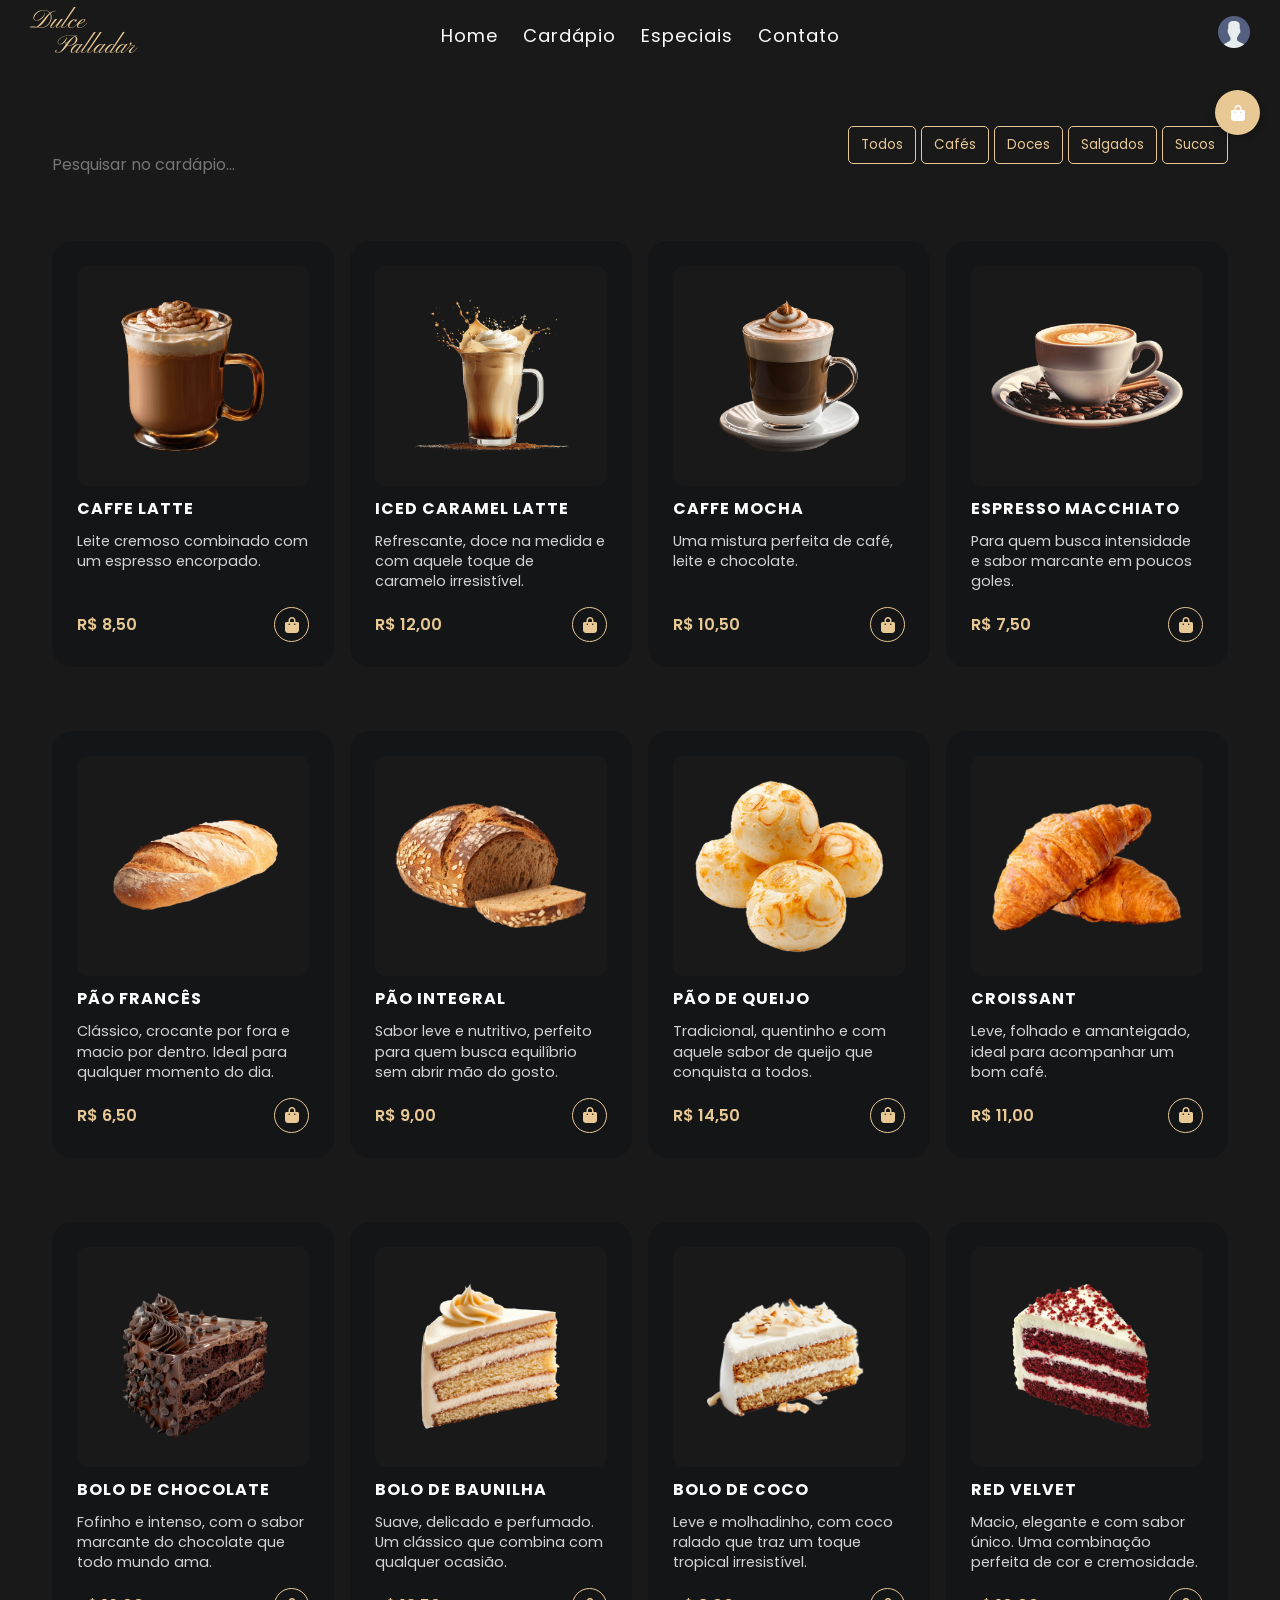
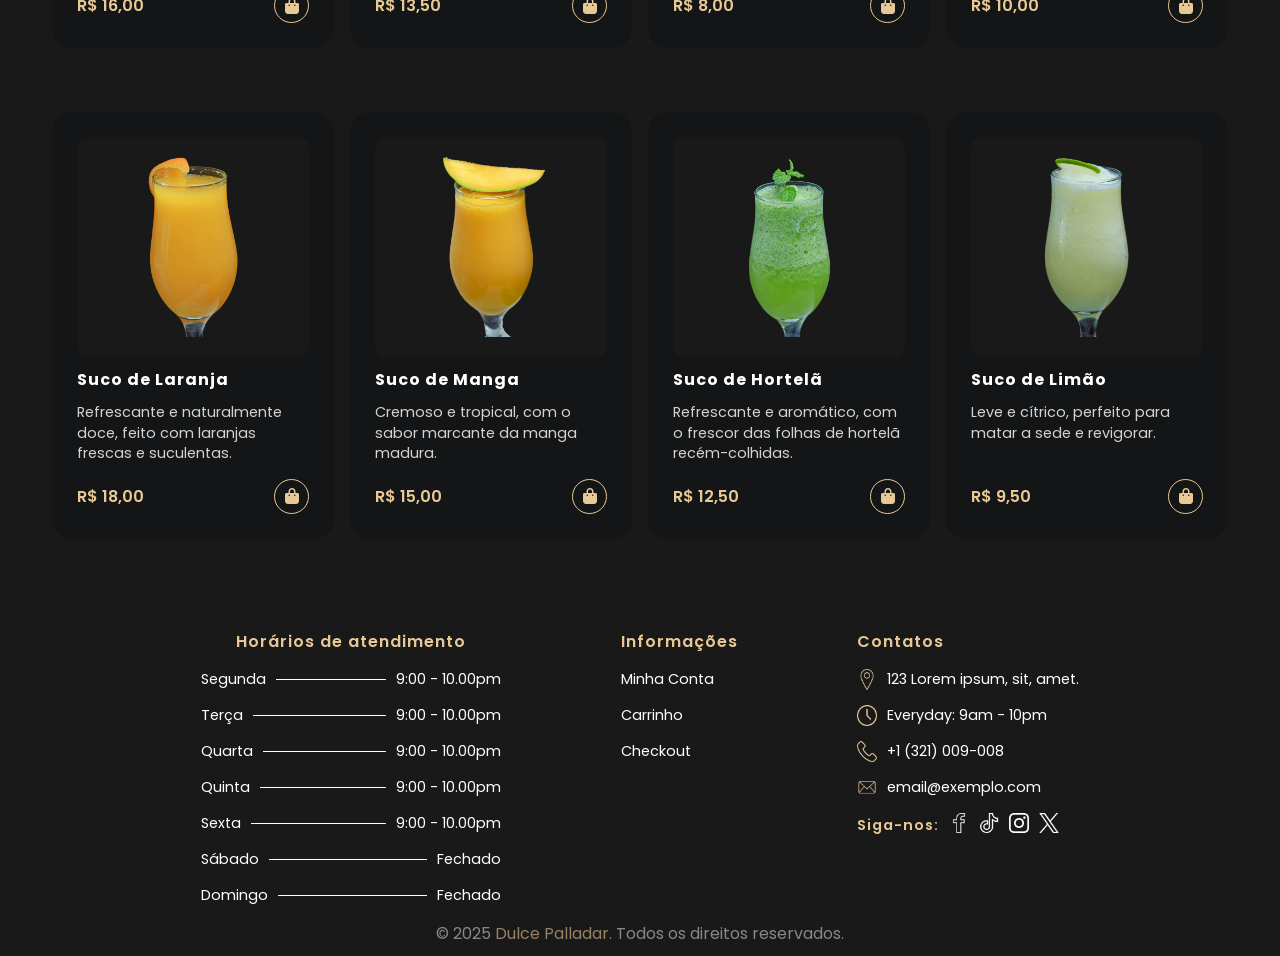
==== html/cardapio.html @ 9bc7b3aa "feat: versão inicial do projeto" ====
<!DOCTYPE html>
<html lang="pt-br">

<head>
  <meta charset="UTF-8">
  <meta name="viewport" content="width=device-width, initial-scale=1.0">
  <title>Dulce Palladar | Cardápio</title>
  <link rel="stylesheet" href="../css/cardapio.css">
  <link rel="stylesheet" href="../css/home.css">
  <link rel="shortcut icon" href="../assets/img/coffee-logo.png" type="image/x-icon">
  <link rel="stylesheet" href="https://cdnjs.cloudflare.com/ajax/libs/font-awesome/6.5.0/css/all.min.css">
</head>

<body>

    <section class="section-header" id="header">

        <div class="bg-section">

            <nav class="navbar">

                <a class="logo" href="#header">Dulce <br> <span>Palladar</span></a>

                <ul class="menu">

                    <li>
                        <a href="index.html">Home</a>
                    </li>

                    <li>
                        <a href="cardapio.html">Cardápio</a>
                    </li>

                    <li>
                        <a href="#especiais">Especiais</a>
                    </li>

                    <li>
                        <a href="#footer">Contato</a>
                    </li>

                </ul>

                <div class="user">

                    <a href="../login/form.html" aria-label="Entrar ou acessar cadastro"><img src="../assets/img/user.png" alt="icone de usuário"></a>

                    <button class="icon-menu-mobile" onclick="abrirMenu()">
                        <img src="../assets/img/menu.png" alt="">
                    </button>

                </div>

                <div class="box-menu-mobile">

                    <button class="fecharmenu" onclick="fecharMenu()">
                        <img src="../assets/img/close.png" alt="">
                    </button>

                    <ul class="menu-mobile">

                        <li>
                            <a href="index.html">Home</a>
                        </li>

                        <li>
                            <a class="active" href="cardapio.html">Cardápio</a>
                        </li>

                        <li>
                            <a href="../login/form.html">Cadastro</a>
                        </li>

                        <li>
                            <a href="#footer">Contato</a>
                        </li>
                        
                     

                        </div>

                   

                    </ul>


                </div>

            </nav>

            <!-- Botão flutuante do carrinho -->
            <div class="floating-cart-button" onclick="abrirCarrinho()">

                <i class="fas fa-bag-shopping"></i>

            </div>

            <!-- Sidebar do carrinho -->
            <div class="sidebar-cart" id="sidebarCart">

                <button class="close-cart" onclick="fecharCarrinho()">×</button>

                <h2>Seu Carrinho</h2>

                <div class="cart-content">

                    <p>Carrinho vazio...</p>

                </div>

            </div>

  <section class="section-especial-itens">
    <div class="pesquisa-filtro">
      <input type="text" class="pesquisa" id="searchInput" placeholder="Pesquisar no cardápio...">
      <div class="filtro" id="filterButtons">
        <button data-category="todos">Todos</button>
        <button data-category="cafes">Cafés</button>
        <button data-category="doces">Doces</button>
        <button data-category="salgados">Salgados</button>
        <button data-category="sucos">Sucos</button>
      </div>
    </div>
    <div class="box-itens-especiais" id="especiais">

      <div class="cards">

        <div class="box-img-card">
          <img src="../assets/img/9.png" alt="">
        </div>

        <div class="text-card">

          <h6>CAFFE LATTE</h6>

          <p>Leite cremoso combinado com um espresso encorpado.</p>

          <div class="valor-btn">

            <p>R$ 0,00</p>

            <div class="box-btn-cart">
              <i class="fas fa-bag-shopping"></i>
            </div>

          </div>

        </div>

      </div>

      <div class="cards">

        <div class="box-img-card">
          <img src="../assets/img/10.png" alt="">
        </div>

        <div class="text-card">

          <h6>ICED CARAMEL LATTE</h6>

          <p>Refrescante, doce na medida e com aquele toque de caramelo irresistível.</p>

          <div class="valor-btn">

            <p>R$ 0,00</p>

            <div class="box-btn-cart">
              <i class="fas fa-bag-shopping"></i>
            </div>

          </div>

        </div>

      </div>

      <div class="cards">

        <div class="box-img-card">
          <img src="../assets/img/11.png" alt="">
        </div>

        <div class="text-card">

          <h6>CAFFE MOCHA</h6>

          <p>Uma mistura perfeita de café, leite e chocolate.</p>

          <div class="valor-btn">

            <p>R$ 0,00</p>

            <div class="box-btn-cart">
              <i class="fas fa-bag-shopping"></i>
            </div>

          </div>

        </div>

      </div>

      <div class="cards">

        <div class="box-img-card">
          <img src="../assets/img/12.png" alt="">
        </div>

        <div class="text-card">

          <h6>ESPRESSO MACCHIATO</h6>

          <p>Para quem busca intensidade e sabor marcante em poucos goles.</p>

          <div class="valor-btn">

            <p>R$ 0,00</p>

            <div class="box-btn-cart">
              <i class="fas fa-bag-shopping"></i>
            </div>

          </div>

        </div>

      </div>

    </div>
    <div class="box-itens-especiais" id="especiais">

      <div class="cards">

        <div class="box-img-card">
          <img src="../assets/img/pao-frances.png" alt="">
        </div>

        <div class="text-card">

          <h6>PÃO FRANCÊS</h6>

          <p>Clássico, crocante por fora e macio por dentro. Ideal para qualquer momento do dia.</p>

          <div class="valor-btn">

            <p>R$ 0,00</p>

            <div class="box-btn-cart">
              <i class="fas fa-bag-shopping"></i>
            </div>

          </div>

        </div>

      </div>

      <div class="cards">

        <div class="box-img-card">
          <img src="../assets/img/pao-integral.png" alt="">
        </div>

        <div class="text-card">

          <h6>PÃO INTEGRAL</h6>

          <p>Sabor leve e nutritivo, perfeito para quem busca equilíbrio sem abrir mão do gosto.</p>

          <div class="valor-btn">

            <p>R$ 0,00</p>

            <div class="box-btn-cart">
              <i class="fas fa-bag-shopping"></i>
            </div>

          </div>

        </div>

      </div>

      <div class="cards">

        <div class="box-img-card">
          <img src="../assets/img/pao-queijo.png" alt="">
        </div>

        <div class="text-card">

          <h6>PÃO DE QUEIJO</h6>

          <p>Tradicional, quentinho e com aquele sabor de queijo que conquista a todos.</p>

          <div class="valor-btn">

            <p>R$ 0,00</p>

            <div class="box-btn-cart">
              <i class="fas fa-bag-shopping"></i>
            </div>

          </div>

        </div>

      </div>

      <div class="cards">

        <div class="box-img-card">
          <img src="../assets/img/pao-croissant.png" alt="">
        </div>

        <div class="text-card">

          <h6>CROISSANT</h6>

          <p>Leve, folhado e amanteigado, ideal para acompanhar um bom café.</p>

          <div class="valor-btn">

            <p>R$ 0,00</p>

            <div class="box-btn-cart">
              <i class="fas fa-bag-shopping"></i>
            </div>

          </div>

        </div>

      </div>

    </div>
    <div class="box-itens-especiais" id="especiais">

      <div class="cards">

        <div class="box-img-card">
          <img src="../assets/img/bolo-choco.png" alt="">
        </div>

        <div class="text-card">

          <h6>BOLO DE CHOCOLATE</h6>

          <p>Fofinho e intenso, com o sabor marcante do chocolate que todo mundo ama.</p>

          <div class="valor-btn">

            <p>R$ 0,00</p>

            <div class="box-btn-cart">
              <i class="fas fa-bag-shopping"></i>
            </div>

          </div>

        </div>

      </div>

      <div class="cards">

        <div class="box-img-card">
          <img src="../assets/img/bolo-baunilha.png" alt="">
        </div>

        <div class="text-card">

          <h6>BOLO DE BAUNILHA</h6>

          <p>Suave, delicado e perfumado. Um clássico que combina com qualquer ocasião.</p>

          <div class="valor-btn">

            <p>R$ 0,00</p>

            <div class="box-btn-cart">
              <i class="fas fa-bag-shopping"></i>
            </div>

          </div>

        </div>

      </div>

      <div class="cards">

        <div class="box-img-card">
          <img src="../assets/img/bolo-coco.png" alt="">
        </div>

        <div class="text-card">

          <h6>BOLO DE COCO</h6>

          <p>Leve e molhadinho, com coco ralado que traz um toque tropical irresistível.</p>

          <div class="valor-btn">

            <p>R$ 0,00</p>

            <div class="box-btn-cart">
              <i class="fas fa-bag-shopping"></i>
            </div>

          </div>

        </div>

      </div>

      <div class="cards">

        <div class="box-img-card">
          <img src="../assets/img/bolo-red.png" alt="">
        </div>

        <div class="text-card">

          <h6>RED VELVET</h6>

          <p>Macio, elegante e com sabor único. Uma combinação perfeita de cor e cremosidade.</p>

          <div class="valor-btn">

            <p>R$ 0,00</p>

            <div class="box-btn-cart">
              <i class="fas fa-bag-shopping"></i>
            </div>

          </div>

        </div>

      </div>

    </div>
    <div class="box-itens-especiais" id="especiais">

      <div class="cards">

        <div class="box-img-card">
          <img src="../assets/img/suco-laranja.png" alt="">
        </div>

        <div class="text-card">

          <h6>Suco de Laranja</h6>

          <p>Refrescante e naturalmente doce, feito com laranjas frescas e suculentas.</p>

          <div class="valor-btn">

            <p>R$ 0,00</p>

            <div class="box-btn-cart">
              <i class="fas fa-bag-shopping"></i>
            </div>

          </div>

        </div>

      </div>

      <div class="cards">

        <div class="box-img-card">
          <img src="../assets/img/suco-manga.png" alt="">
        </div>

        <div class="text-card">

          <h6>Suco de Manga</h6>

          <p>Cremoso e tropical, com o sabor marcante da manga madura.</p>

          <div class="valor-btn">

            <p>R$ 0,00</p>

            <div class="box-btn-cart">
              <i class="fas fa-bag-shopping"></i>
            </div>

          </div>

        </div>

      </div>

      <div class="cards">

        <div class="box-img-card">
          <img src="../assets/img/suco-menta.png" alt="">
        </div>

        <div class="text-card">

          <h6>Suco de Hortelã</h6>

          <p>Refrescante e aromático, com o frescor das folhas de hortelã recém-colhidas.</p>

          <div class="valor-btn">

            <p>R$ 0,00</p>

            <div class="box-btn-cart">
              <i class="fas fa-bag-shopping"></i>
            </div>

          </div>

        </div>

      </div>

      <div class="cards">

        <div class="box-img-card">
          <img src="../assets/img/suco-limao.png" alt="">
        </div>

        <div class="text-card">

          <h6>Suco de Limão</h6>

          <p>Leve e cítrico, perfeito para matar a sede e revigorar.</p>

          <div class="valor-btn">

            <p>R$ 0,00</p>

            <div class="box-btn-cart">
              <i class="fas fa-bag-shopping"></i>
            </div>

          </div>

        </div>

      </div>

    </div>

  </section>

  <script src="../scripts.js"></script>
  <footer id="footer">

    <div class="box-horarios">

      <h6>Horários de atendimento</h6>

      <div class="horarios">

        <p>Segunda</p>

        <div class="line"></div>

        <p>9:00 - 10.00pm</p>

      </div>

      <div class="horarios">

        <p>Terça</p>

        <div class="line"></div>

        <p>9:00 - 10.00pm</p>

      </div>

      <div class="horarios">

        <p>Quarta</p>

        <div class="line"></div>

        <p>9:00 - 10.00pm</p>

      </div>

      <div class="horarios">

        <p>Quinta</p>

        <div class="line"></div>

        <p>9:00 - 10.00pm</p>

      </div>

      <div class="horarios">

        <p>Sexta</p>

        <div class="line"></div>

        <p>9:00 - 10.00pm</p>

      </div>

      <div class="horarios">

        <p>Sábado</p>

        <div class="line"></div>

        <p>Fechado</p>

      </div>

      <div class="horarios">

        <p>Domingo</p>

        <div class="line"></div>

        <p>Fechado</p>

      </div>

    </div>

    <div class="informacoes">

      <h5>Informações</h5>

      <a href="#">Minha Conta</a>
      <a href="#">Carrinho</a>
      <a href="#">Checkout</a>

    </div>

    <div class="box-contato">

      <h5>Contatos</h5>

      <div class="contato">

        <img src="../assets/img/place-localizer.png" alt="">
        <p>123 Lorem ipsum, sit, amet.</p>

      </div>

      <div class="contato">

        <img src="../assets/img/clock.png" alt="">
        <p>Everyday: 9am - 10pm</p>

      </div>

      <div class="contato">

        <img src="../assets/img/telephone.png" alt="">
        <a href="#">+1 (321) 009-008</a>

      </div>

      <div class="contato">

        <img src="../assets/img/email.png" alt="">
        <a href="#">email@exemplo.com</a>

      </div>

      <div class="social">

        <p>Siga-nos:</p>

        <a href="#">
          <img src="../assets/img/facebook.png" alt="">
        </a>

        <a href="#">
          <img src="../assets/img/tik-tok.png" alt="">
        </a>

        <a href="#">
          <img src="../assets/img/instagram.png" alt="">
        </a>

        <a href="#">
          <img src="../assets/img/twitter.png" alt="">
        </a>

      </div>

    </div>

    <p>&copy; 2025 <span>Dulce Palladar</span>. Todos os direitos reservados.</p>

  </footer>
</body>

</html>
---- css/cardapio.css ----
@import url("https://fonts.googleapis.com/css2?family=Poppins:wght@400;600;700&display=swap");
@import url('https://fonts.googleapis.com/css2?family=Pinyon+Script&display=swap');

* {
  margin: 0px;
  padding: 0px;
  box-sizing: border-box;
  font-family: "Poppins";
  scroll-behavior: smooth;
  transition: all 0.3s ease-in-out;
}

:root {
  --font-destaque: "Brawler", serif;
  --font-logo: "Pinyon Script", cursive;
  --cor-padrao: #fff;
  --cor-destaque: #e8c895;
  --cor-neutra: #d3d3d3;
  --cor-de-fundo: #191919;
}

body {
  background-color: #191919;
  color: #ffffff;
  padding: 2rem;
}

.logo {
  font-family: var(--font-logo);
  color: var(--cor-destaque);
  font-size: 1.6rem;
  line-height: 25px;
  position: absolute;
  left: 30px;
}

.logo>span {
  font-family: var(--font-logo);
  margin-left: 25px;
}

h1 {
  text-align: center;
}

.pesquisa-filtro {
  display: flex;
  justify-content: space-between;
  align-items: center;
  margin-bottom: 20px;
  gap: 10px;
}

.pesquisa {
  background-color: #191919;
  color: #e8c895;
  border: none;
  outline: none;
  font-size: medium;
  margin-top: 40px;
}

.filtro {
  display: flex;
  gap: 5px;
  justify-content: end;
}

.filtro button {
  background-color: #191919;
  color: #e8c895;
  border: 1px solid #e8c895;
  padding: 8px 12px;
  border-radius: 5px;
  cursor: pointer;
  transition: background-color 0.2s;
}

.filtro button:hover,
.filtro button.active {
  background-color: #e8c895;
  color: #191919;
}

.box-itens-especiais {
  display: grid;
  grid-template-columns: repeat(4, minmax(0, 1fr));
  gap: 16px;
  margin-top: 50px;
  align-items: stretch;
}

.cards[hidden] {
  display: none;
}

.cards {
  background-color: #141516;
  min-width: 0;
  min-height: 420px;
  height: auto;
  border-radius: 20px;
  padding: 25px;
  display: flex;
  flex-direction: column;
}

.box-img-card {
  display: flex;
  justify-content: center;
  align-items: center;
  width: 100%;
  height: 60%;
  padding: 20px;
  border-radius: 10px;
  background-color: #191919;
}

.box-img-card {
  flex: 0 0 220px;
  height: auto;
  overflow: hidden;
}

.box-img-card>img {
  width: 100%;
  max-height: 180px;
  object-fit: contain;
  transition: transform 0.3s ease;
}

.text-card {
  flex: 1;
  min-height: 150px;
  height: auto;
  display: flex;
  flex-direction: column;
  justify-content: space-between;
}

.text-card>h6 {
  font-size: 1rem;
  color: var(--cor-padrao);
  letter-spacing: 1px;
  margin: 10px 0px;
}

.text-card>p {
  font-size: 0.9rem;
  color: var(--cor-neutra);
  margin-bottom: 16px;
  line-height: 1.4;
  min-height: 40px;
  height: auto;
}

.valor-btn {
   display: flex;
   justify-content: space-between;
   align-items: center;
   gap: 12px;
   margin-top: auto;
   min-height: 35px;
}

.valor-btn > p {
   min-width: 0;
   white-space: nowrap;
}

.valor-btn>p {
  font-size: 1rem;
  font-weight: 600;
  color: var(--cor-destaque);
}

.box-btn-cart {
  border: 1px solid #e8c895;
  border-radius: 100%;
  width: 35px;
  height: 35px;
  padding: 8px;
  position: relative;
}

.box-btn-cart>i {
  position: absolute;
  top: 50%;
  left: 50%;
  transform: translate(-50%, -50%);
  color: var(--cor-destaque);
  cursor: pointer;
}

.box-btn-cart:hover {
  background-color: #3E160C;
  transition: 0.5s;
}

footer {
  background-color: var(--cor-de-fundo);
  padding: 50px;
  display: flex;
  justify-content: space-evenly;
  position: relative;
}

.box-horarios {
  display: flex;
  flex-direction: column;
  justify-content: center;
  align-items: center;
  gap: 15px;
  width: 300px;
}

.box-horarios>h6 {
  font-size: 1rem;
  font-weight: 600;
  color: var(--cor-destaque);
  letter-spacing: 1px;
}

.horarios {
  display: flex;
  justify-content: center;
  align-items: center;
  gap: 10px;
  width: 100%;
}

.horarios>p {
  font-size: 0.9rem;
  color: var(--cor-padrao);
  flex-shrink: 0;
}

.line {
  width: 100%;
  height: 1px;
  background-color: var(--cor-padrao);
}

.informacoes {
  display: flex;
  flex-direction: column;
  gap: 15px;
}

.informacoes>h5 {
  font-size: 1rem;
  font-weight: 600;
  color: var(--cor-destaque);
  letter-spacing: 1px;
}

.informacoes>a {
  font-size: 0.9rem;
  color: var(--cor-padrao);
  text-decoration: none;
}

.box-contato {
  display: flex;
  flex-direction: column;
  gap: 15px;
}

.box-contato>h5 {
  font-size: 1rem;
  font-weight: 600;
  color: var(--cor-destaque);
  letter-spacing: 1px;
}

.contato {
  display: flex;
  gap: 10px;
}

.contato>p,
a {
  font-size: 0.9rem;
  color: var(--cor-padrao);
  text-decoration: none;
}

.contato>a:hover {
  color: var(--cor-destaque);
}

.contato>img {
  width: 20px;
}

.social {
  display: flex;
  align-items: center;
  gap: 10px;
}

.social>p {
  font-size: 0.9rem;
  font-weight: 600;
  color: var(--cor-destaque);
  letter-spacing: 1px;
}

.social>a>img {
  width: 20px;
}

footer>p {
  font-size: 1rem;
  color: var(--cor-neutra);
  opacity: 60%;
  position: absolute;
  bottom: 10px;
}

footer>p>span {
  color: var(--cor-destaque);
}
---- css/home.css ----
@import url("https://fonts.googleapis.com/css2?family=Poppins:wght@400;600;700&display=swap");
@import url('https://fonts.googleapis.com/css2?family=Pinyon+Script&display=swap');

* {
  margin: 0px;
  padding: 0px;
  box-sizing: border-box;
  font-family: "Poppins";
  scroll-behavior: smooth;
  transition: all 0.3s ease-in-out;
}

:root {
  --font-destaque: "Brawler", serif;
  --font-logo: "Pinyon Script", cursive;
  --cor-padrao: #fff;
  --cor-destaque: #e8c895;
  --cor-neutra: #d3d3d3;
  --cor-de-fundo: #191919;
}

.btn {
  text-transform: uppercase;
  letter-spacing: 1px;
  font-weight: 600;
  color: var(--cor-de-fundo);
  background-color: var(--cor-destaque);
  border: 1px solid var(--cor-destaque);
  padding: 10px 20px;
  text-decoration: none;
  border-radius: 5px;
  transition: 0.3s ease;
}

.btn:hover {
  background-color: transparent;
  color: var(--cor-destaque);
}

/*******HEADER********/

.section-header {
  height: 100vh;
}

.navbar {
  position: fixed;
  top: 0;
  left: 0;
  width: 100%;
  height: 70px;
  display: flex;
  justify-content: center;
  align-items: center;
  z-index: 999;
  background-color: transparent;
  transition: background-color 0.3s ease, backdrop-filter 0.3s ease;
}

/* Quando rolar, ativa o fundo */
.navbar.scrolling {
  background-color: rgba(25, 25, 25, 0.9);
  backdrop-filter: blur(8px);
}

.logo {
  font-family: var(--font-logo);
  color: var(--cor-destaque);
  font-size: 1.6rem;
  line-height: 25px;
  cursor: pointer;
  position: absolute;
  left: 30px;
}

.logo > span {
  font-family: var(--font-logo);
  margin-left: 25px;
}

.menu {
  display: flex;
  list-style: none;
  gap: 25px;
}

.menu > li > a {
  text-decoration: none;
  color: var(--cor-padrao);
  font-size: 18px;
  letter-spacing: 1px;
}

.menu > li > a:hover {
  color: var(--cor-destaque);
  transition: 0.5s;
}

.menu > li > a.active {
  color: var(--cor-destaque);
}

.box-menu-mobile {
  display: none;
}

.icon-menu-mobile {
  display: none;
}

.user {
  position: absolute;
  right: 30px;
}

.user > a > img {
  width: 32px;
  height: 32px;
  object-fit: contain;
  cursor: pointer;
}

.esp-img {
  display: grid;
  grid-template-columns: repeat(2, minmax(0, 1fr));
  gap: 8px;
  align-items: center;
}

.esp-img > img {
  width: 100%;
  max-width: 200px;
  aspect-ratio: 1;
  height: auto;
  object-fit: cover;
}

.box-itens-especiais {
  grid-template-columns: repeat(4, minmax(0, 1fr));
  align-items: stretch;
}

.cards {
  min-width: 0;
  height: auto;
  min-height: 420px;
  display: flex;
  flex-direction: column;
}

.box-img-card {
  flex: 0 0 220px;
  height: auto;
  overflow: hidden;
}

.box-img-card > img {
  max-height: 180px;
  object-fit: contain;
}

.text-card {
  flex: 1;
  height: auto;
  min-height: 150px;
}

.text-card > h6,
.text-card > p {
  overflow-wrap: anywhere;
}

.form-desconto {
  display: flex;
  align-items: center;
  flex-wrap: wrap;
  gap: 10px;
}

.form-desconto > input {
  min-width: 0;
}

.vid-banner {
  position: absolute;
  width: 100%;
  height: 100%;
  object-fit: cover;
  object-position: center;
  filter: brightness(50%);
}

.text-banner {
  position: absolute;
  text-align: center;
  width: 100%;
  max-width: 600px;
  top: 45%;
  left: 50%;
  transform: translate(-50%);
  padding: 0 20px;
}

.text-banner > h1 {
  font-family: var(--font-logo);
  font-weight: 400;
  font-size: 3.5rem;
  color: var(--cor-destaque);
  margin-bottom: 15px;
  letter-spacing: 1px;
}

.text-banner > p {
  font-size: 1rem;
  letter-spacing: 0.5px;
  color: var(--cor-neutra);
  margin-bottom: 30px;
}

.text-banner > .btn-reservar-mobile-principal {
  font-size: 1rem;
}

.btn-reservar-mobile {
  display: none;
}

/* Botão flutuante fixo do carrinho */
.floating-cart-button {
   position: fixed;
   top: 90px;
   right: 20px;
  z-index: 1000;
  width: 45px;
  height: 45px;
  background-color: var(--cor-destaque);
  border-radius: 50%;
  display: flex;
  justify-content: center;
  align-items: center;
  cursor: pointer;
  box-shadow: 0 2px 8px rgba(0, 0, 0, 0.3);
}

.floating-cart-button i {
  text-align: center;
}

/* Sidebar do carrinho */
.sidebar-cart {
   position: fixed;
   top: 0;
   right: -100%;
  width: 300px;
  height: 100%;
  background-color: #141516;
  box-shadow: 2px 0 10px rgba(0, 0, 0, 0.3);
  padding: 20px;
  z-index: 1001;
  transition: left 0.3s ease;
}

.sidebar-cart.open {
   right: 0;
}

.sidebar-cart h2 {
  color: var(--cor-destaque);
  font-size: 1.6rem;
  letter-spacing: 1px;
  margin-bottom: 20px;
}

.sidebar-cart .cart-content {
  color: var(--cor-padrao);
  font-size: 1rem;
  letter-spacing: 1px;
}

.close-cart {
  position: absolute;
  top: 15px;
  right: 20px;
  background: none;
  border: none;
  font-size: 2rem;
  color: var(--cor-destaque);
  cursor: pointer;
}

/*******SERVICES********/

.services {
  width: 100%;
  height: auto;
  padding: 20px;
  background-color: var(--cor-destaque);
  display: grid;
  grid-template-columns: repeat(4, 1fr);
  gap: 50px;
}

.box-services {
  text-align: center;
}

.box-services > img {
  margin-bottom: 10px;
}

.box-services > h4 {
  font-size: 1.2rem;
  margin-bottom: 5px;
}

.box-services > p {
  font-size: 0.8rem;
  letter-spacing: 1px;
}

/*******SECTION SOBRE********/

.section-sobre {
  background-color: var(--cor-de-fundo);
  width: 100%;
  min-height: 600px;
  display: flex;
  align-items: center;
}

.box-text {
  width: 50%;
  padding: 50px;
}

.box-text > .title {
  font-family: var(--font-destaque);
  font-size: 1.3rem;
  color: var(--cor-padrao);
  text-transform: uppercase;
  margin-bottom: 10px;
}

.box-text > .title:hover {
  color: var(--cor-destaque);
  transition: 0.3s;
}

.box-text > .sub-title {
  font-size: 2rem;
  color: var(--cor-padrao);
  margin-bottom: 10px;
}

.box-text > .sub-title > span {
  color: var(--cor-destaque);
}

.box-text > p {
  margin-bottom: 10px;
  font-size: 0.9rem;
  letter-spacing: 1px;
  color: var(--cor-neutra);
}

.box-btn-leiamais {
  margin-top: 30px;
}

.btn-leia-mais {
  font-size: 1rem;
}

.box-img > img {
  height: 400px;
  border-radius: 10px;
}

/*******MENU ESPECIAL********/

.menu-especial {
  padding: 50px;
  height: 100vh;
  background-color: var(--cor-de-fundo);
}

.menu-especial-title {
  display: flex;
  flex-direction: column;
  justify-content: center;
  align-items: center;
  gap: 10px;
  margin-bottom: 30px;
}

.menu-especial-title > h5 {
  font-family: var(--font-destaque);
  font-size: 1.3rem;
  color: var(--cor-destaque);
  text-transform: uppercase;
  letter-spacing: 1px;
}

.menu-especial-title > h2 {
  font-size: 2rem;
  color: var(--cor-padrao);
  text-transform: uppercase;
}

.menu-especial-title > p {
  font-size: 1rem;
  letter-spacing: 1px;
  color: var(--cor-neutra);
  text-align: center;
  max-width: 60%;
}

.box-especialidades {
  display: flex;
  align-items: center;
}

.esp-text {
  width: 60%;
}

.esp-text > h2 {
  font-family: var(--font-destaque);
  font-size: 2rem;
  font-weight: 600;
  color: var(--cor-padrao);
  line-height: 30px;
  margin-bottom: 20px;
}

.esp-text > h2 > span {
  margin-left: 50px;
  color: var(--cor-destaque);
  text-transform: uppercase;
}

.esp-text > p {
  color: var(--cor-neutra);
  margin-bottom: 50px;
  font-size: 1rem;
  letter-spacing: 0.5px;
}

.esp-text > a {
  font-size: 1rem;
}

.esp-img {
  width: 40%;
  text-align: center;
  padding: 30px;
}

.esp-img > img {
  width: 200px;
  height: 200px;
}

.esp-img > img:hover {
  scale: 110%;
  border-radius: 10px;
  transition: 0.5s;
}

.esp-img > .img1 {
  border-top-left-radius: 10px;
}

.esp-img > .img2 {
  border-top-right-radius: 10px;
}

.esp-img > .img3 {
  border-bottom-left-radius: 10px;
}

.esp-img > .img4 {
  border-bottom-right-radius: 10px;
}

/*******ESPECIAL ITENS********/

.section-especial-itens {
  background-color: var(--cor-de-fundo);
  padding: 80px 20px 40px;
}

.especial-itens-title {
  position: relative;
  z-index: 1;
  display: flex;
  flex-direction: column;
  justify-content: center;
  align-items: center;
  gap: 10px;
  text-align: center;
}

.especial-itens-title > h5 {
  font-family: var(--font-destaque);
  font-size: 1.3rem;
  text-transform: uppercase;
  letter-spacing: 1px;
  color: var(--cor-destaque);
}

.especial-itens-title > h2 {
  margin: 0;
  font-size: 2rem;
  text-transform: uppercase;
  color: var(--cor-padrao);
}

.especial-itens-title > p {
  font-size: 1rem;
  letter-spacing: 1px;
  max-width: 60%;
  color: var(--cor-neutra);
}

.box-itens-especiais {
  display: grid;
  grid-template-columns: repeat(4, minmax(0, 1fr));
  gap: 16px;
  margin-top: 64px;
  align-items: stretch;
}

.cards {
  background-color: #141516;
  min-height: 420px;
  height: auto;
  border-radius: 20px;
  padding: 25px;
  display: flex;
  flex-direction: column;
}

.box-img-card {
  display: flex;
  justify-content: center;
  align-items: center;
  width: 100%;
  height: 220px;
  flex: 0 0 220px;
  padding: 20px;
  border-radius: 10px;
  background-color: #191919;
  overflow: hidden;
}

.cards:hover .box-img-card > img {
  transform: scale(1.08) translateY(-3px);
}

.box-img-card > img {
  width: 100%;
  max-height: 180px;
  object-fit: contain;
  transition: transform 0.3s ease;
}

.text-card {
  flex: 1;
  min-height: 150px;
  height: auto;
  display: flex;
  flex-direction: column;
  justify-content: space-between;
}

.text-card > h6 {
  font-size: 1rem;
  color: var(--cor-padrao);
  letter-spacing: 1px;
  margin: 10px 0px;
}

.text-card > p {
  font-size: 0.9rem;
  color: var(--cor-neutra);
  margin-bottom: 16px;
  line-height: 1.4;
  min-height: 40px;
  height: auto;
}

.valor-btn {
  display: flex;
  justify-content: space-between;
  align-items: center;
  gap: 12px;
  margin-top: auto;
  min-height: 35px;
}

.valor-btn > p {
  min-width: 0;
  white-space: nowrap;
}

.valor-btn > p {
  font-size: 1rem;
  font-weight: 600;
  color: var(--cor-destaque);
}

.box-btn-cart {
  border: 1px solid #e8c895;
  border-radius: 100%;
  width: 35px;
  height: 35px;
  padding: 8px;
  position: relative;
}

.box-btn-cart > i {
  position: absolute;
  top: 50%;
  left: 50%;
  transform: translate(-50%, -50%);
  color: var(--cor-destaque);
  cursor: pointer;
}

.box-btn-cart:hover {
  background-color: #3E160C;
  transition: 0.5s;
}

/*******BRANDS********/

.section-brands {
  background-color: var(--cor-de-fundo);
  padding: 50px;
  text-align: center;
}

.title-brands {
  margin-bottom: 30px;
}

.title-brands > h5 {
  font-family: var(--font-destaque);
  font-size: 20px;
  color: var(--cor-destaque);
  text-transform: uppercase;
  letter-spacing: 1px;
}

.title-brands > h2 {
  font-size: 30px;
  font-weight: 600;
  color: var(--cor-padrao);
  text-transform: uppercase;
}

.slider {
  display: flex;
  gap: 20px;
}

.flex-brand {
  display: flex;
  gap: 20px;
  animation: brandLoop 20s linear infinite;
}

.reverse {
  animation-direction: reverse;
}

.box-brands {
  display: flex;
  flex-direction: column;
  justify-content: center;
  align-items: center;
  gap: 30px;
  overflow-x: hidden;
  position: relative;
}

.box-brands::before,
.box-brands::after {
  content: "";
  position: absolute;
  top: 0;
  width: 80px;
  height: 100%;
  z-index: 2;
  pointer-events: none;
}

.box-brands::before {
  left: 0;
  background: linear-gradient(
    to right,
    var(--cor-de-fundo) 0%,
    transparent 100%
  );
}

.box-brands::after {
  right: 0;
  background: linear-gradient(
    to left,
    var(--cor-de-fundo) 0%,
    transparent 100%
  );
}

.brands {
  border: 1px solid rgba(250, 250, 250, 0.2);
  border-radius: 10px;
  padding: 5px 10px;
  background-color: #141516;
  display: flex;
  justify-content: center;
  align-items: center;
  height: 90px;
  width: 200px;
}

@keyframes brandLoop {
  from {
    transform: translateX(0);
  }
  to {
    transform: translateX(100%);
  }
}

.section-desconto {
  background-color: #141516;
  padding: 0px 50px;
  display: flex;
  justify-content: space-between;
  align-items: center;
  height: 350px;
}

.desconto-img {
  height: 100%;
  width: 50%;
}

.desconto-img > img {
  width: 90%;
  height: 300px;
}

.desconto-subscribe {
  margin: auto;
}

.desconto-subscribe > h2 {
  font-size: 2rem;
  font-weight: 600;
  color: var(--cor-padrao);
}

.desconto-subscribe > h2 > span {
  color: var(--cor-destaque);
}

.desconto-subscribe > p {
  font-size: 0.9rem;
  color: var(--cor-neutra);
}

.desconto-email {
  margin-top: 20px;
}

.form-desconto > input {
  padding-inline: 20px;
  background-color: transparent;
  border: 1px solid #e8c895;
  border-radius: 5px;
  height: 40px;
  width: 300px;
}

.form-desconto > input::placeholder {
  color: var(--cor-destaque);
  letter-spacing: 1px;
  font-size: 15px;
}

.form-desconto > input:focus {
  background-color: var(--cor-padrao);
}

.form-desconto > button {
  font-size: 0.9rem;
  padding: 8px 15px;
}

.form-desconto > button:hover {
  background-color: transparent;
  color: var(--cor-destaque);
  transition: 0.5s;
}

footer {
  background-color: var(--cor-de-fundo);
  padding: 50px;
  display: flex;
  justify-content: space-evenly;
  position: relative;
}

.box-horarios {
  display: flex;
  flex-direction: column;
  justify-content: center;
  align-items: center;
  gap: 15px;
  width: 300px;
}

.box-horarios > h6 {
  font-size: 1rem;
  font-weight: 600;
  color: var(--cor-destaque);
  letter-spacing: 1px;
}

.horarios {
  display: flex;
  justify-content: center;
  align-items: center;
  gap: 10px;
  width: 100%;
}

.horarios > p {
  font-size: 0.9rem;
  color: var(--cor-padrao);
  flex-shrink: 0;
}

.line {
  width: 100%;
  height: 1px;
  background-color: var(--cor-padrao);
}

.informacoes {
  display: flex;
  flex-direction: column;
  gap: 15px;
}

.informacoes > h5 {
  font-size: 1rem;
  font-weight: 600;
  color: var(--cor-destaque);
  letter-spacing: 1px;
}

.informacoes > a {
  font-size: 0.9rem;
  color: var(--cor-padrao);
  text-decoration: none;
}

.box-contato {
  display: flex;
  flex-direction: column;
  gap: 15px;
}

.box-contato > h5 {
  font-size: 1rem;
  font-weight: 600;
  color: var(--cor-destaque);
  letter-spacing: 1px;
}

.contato {
  display: flex;
  gap: 10px;
}

.contato > p,
a {
  font-size: 0.9rem;
  color: var(--cor-padrao);
  text-decoration: none;
}

.contato > a:hover {
  color: var(--cor-destaque);
}

.contato > img {
  width: 20px;
}

.social {
  display: flex;
  align-items: center;
  gap: 10px;
}

.social > p {
  font-size: 0.9rem;
  font-weight: 600;
  color: var(--cor-destaque);
  letter-spacing: 1px;
}

.social > a > img {
  width: 20px;
}

footer > p {
  font-size: 1rem;
  color: var(--cor-neutra);
  opacity: 60%;
  position: absolute;
  bottom: 10px;
}

footer > p > span {
  color: var(--cor-destaque);
}
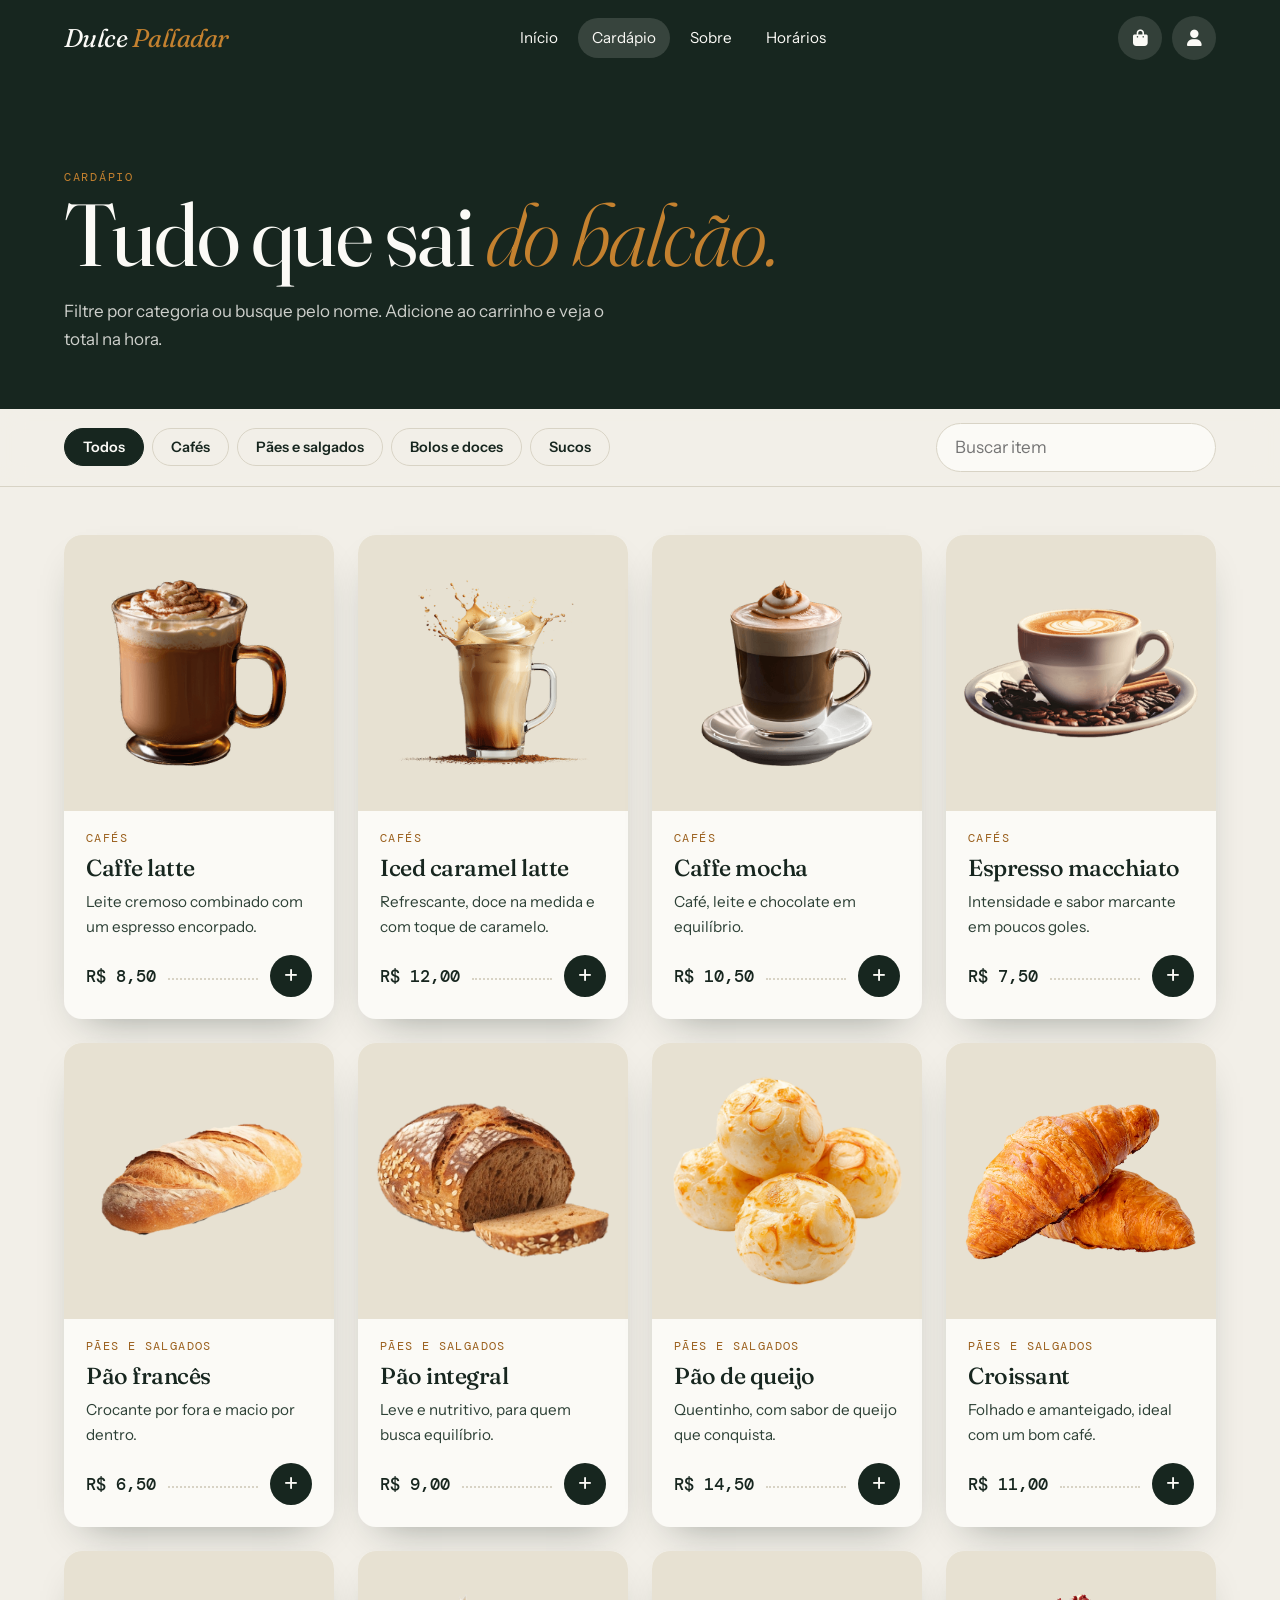
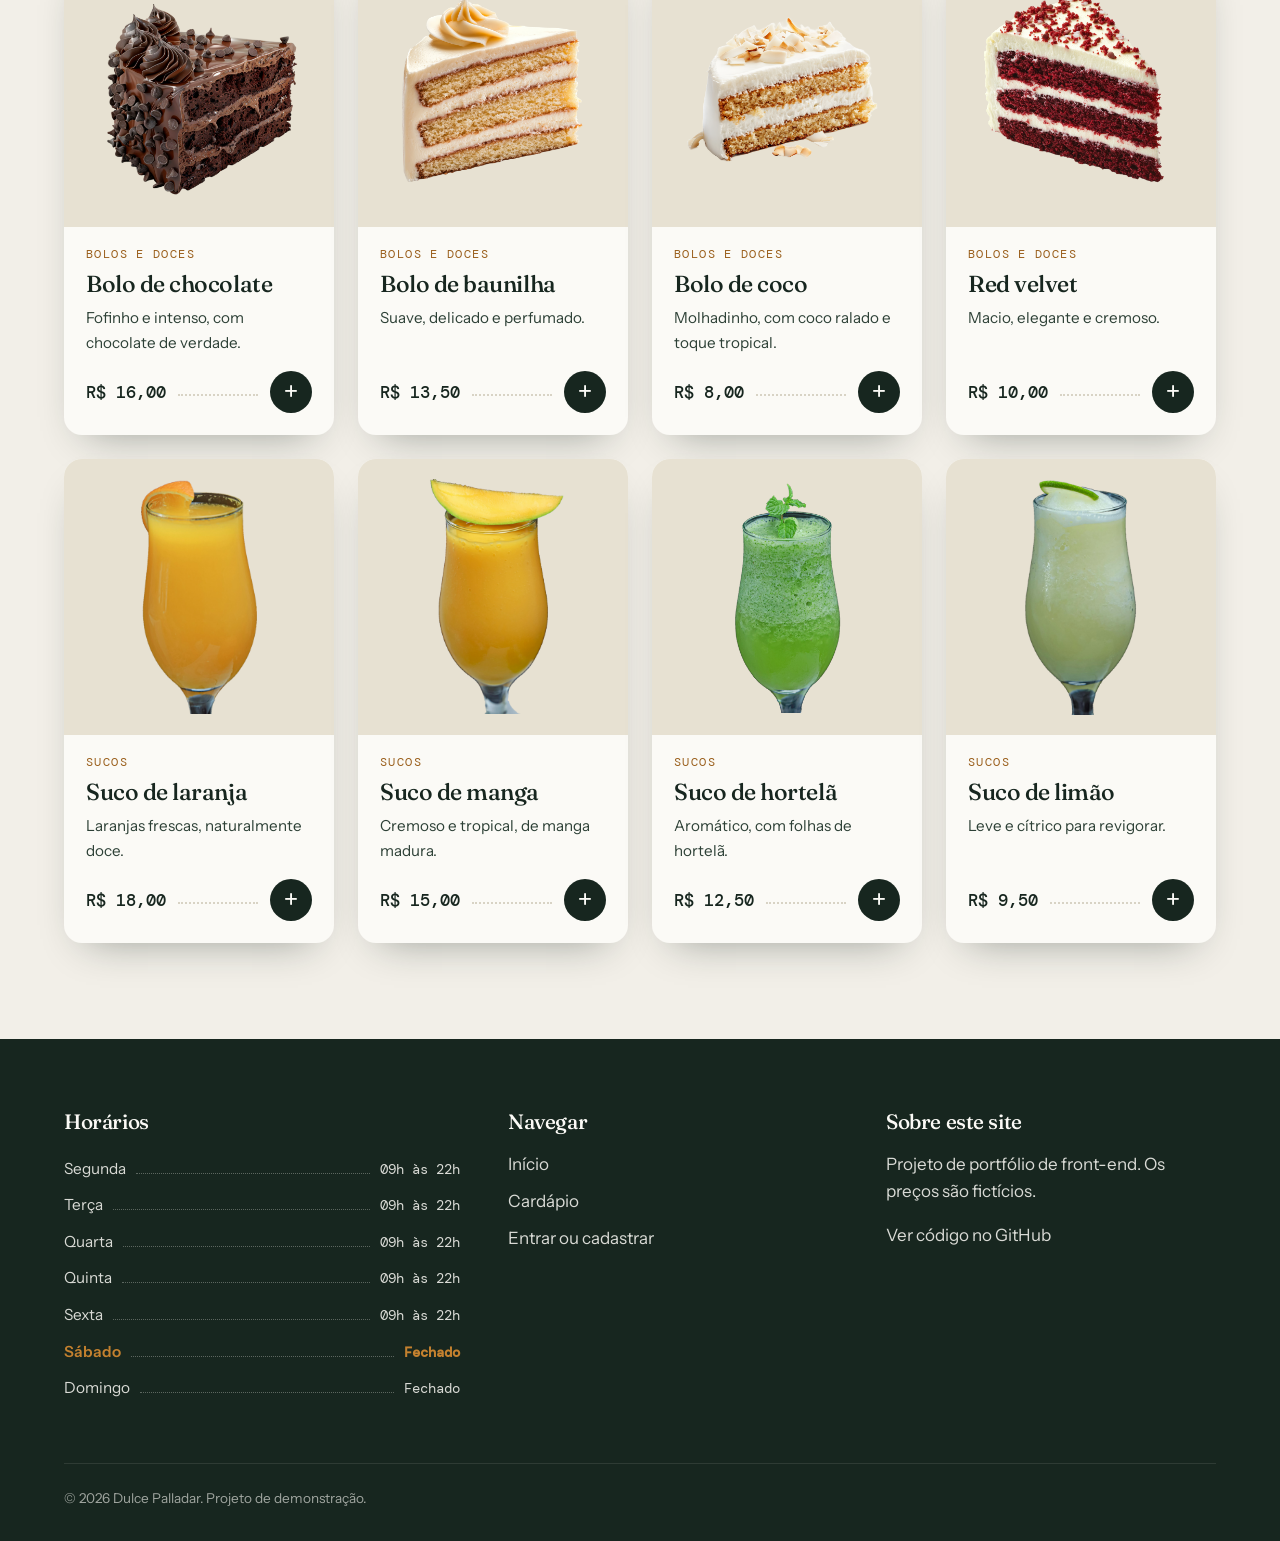
==== commit 817563ee: "feat: redesenha home e cardápio e otimiza imagens e vídeo - novo sistema visual compartilhado (css/s" ====
--- a/html/cardapio.html
+++ b/html/cardapio.html
@@ -1,705 +1,81 @@
 <!DOCTYPE html>
-<html lang="pt-br">
+<html lang="pt-BR">
+<head>
+<meta charset="UTF-8">
+<meta name="viewport" content="width=device-width, initial-scale=1.0">
+<link rel="icon" href="../assets/img/coffee-logo.png">
+<link rel="preconnect" href="https://fonts.googleapis.com">
+<link rel="preconnect" href="https://fonts.gstatic.com" crossorigin>
+<link rel="stylesheet" href="https://fonts.googleapis.com/css2?family=DM+Mono:wght@400;500&family=Fraunces:ital,opsz,wght@0,9..144,300..600;1,9..144,300..600&family=Instrument+Sans:wght@400;500;600&display=swap">
+<link rel="stylesheet" href="https://cdnjs.cloudflare.com/ajax/libs/font-awesome/6.5.0/css/all.min.css">
+<link rel="stylesheet" href="../css/site.css">
+<title>Cardápio | Dulce Palladar</title>
+<meta name="description" content="Cardápio do Dulce Palladar: cafés, pães, bolos e sucos. Filtre por categoria e monte seu pedido.">
+</head>
+<body>
+<header class="nav is-solid">
+  <a class="nav__logo" href="index.html" aria-label="Dulce Palladar, início">Dulce <span>Palladar</span></a>
+  <ul class="nav__links" id="menu">
+    <li><a href="index.html">Início</a></li>
+    <li><a href="cardapio.html" aria-current="page">Cardápio</a></li>
+    <li><a href="index.html#sobre">Sobre</a></li>
+    <li><a href="#contato">Horários</a></li>
+  </ul>
+  <div class="nav__actions">
+    <button class="icon-btn" type="button" data-open-cart aria-label="Abrir carrinho"><i class="fas fa-bag-shopping" aria-hidden="true"></i><span class="cart-count" data-cart-count hidden>0</span></button>
+    <a class="icon-btn" href="../login/form.html" aria-label="Entrar"><i class="fas fa-user" aria-hidden="true"></i></a>
+    <button class="icon-btn nav__toggle" type="button" aria-expanded="false" aria-controls="menu" aria-label="Abrir menu"><i class="fas fa-bars" aria-hidden="true"></i></button>
+  </div>
+</header>
 
-<head>
-  <meta charset="UTF-8">
-  <meta name="viewport" content="width=device-width, initial-scale=1.0">
-  <title>Dulce Palladar | Cardápio</title>
-  <link rel="stylesheet" href="../css/cardapio.css">
-  <link rel="stylesheet" href="../css/home.css">
-  <link rel="shortcut icon" href="../assets/img/coffee-logo.png" type="image/x-icon">
-  <link rel="stylesheet" href="https://cdnjs.cloudflare.com/ajax/libs/font-awesome/6.5.0/css/all.min.css">
-</head>
+<main>
+  <section class="page-hero">
+    <div class="wrap">
+      <p class="eyebrow" style="color:var(--caramel)">Cardápio</p>
+      <h1>Tudo que sai <em>do balcão.</em></h1>
+      <p>Filtre por categoria ou busque pelo nome. Adicione ao carrinho e veja o total na hora.</p>
+    </div>
+  </section>
+  <div class="toolbar">
+    <div class="wrap toolbar__inner">
+      <div class="chips" role="group" aria-label="Filtrar por categoria">
+        <button class="chip" type="button" data-chip="todos" aria-pressed="true">Todos</button>
+        <button class="chip" type="button" data-chip="cafes" aria-pressed="false">Cafés</button>
+        <button class="chip" type="button" data-chip="salgados" aria-pressed="false">Pães e salgados</button>
+        <button class="chip" type="button" data-chip="doces" aria-pressed="false">Bolos e doces</button>
+        <button class="chip" type="button" data-chip="sucos" aria-pressed="false">Sucos</button>
+      </div>
+      <label class="sr-only" for="search">Buscar no cardápio</label>
+      <input class="search" id="search" type="search" placeholder="Buscar item" autocomplete="off">
+    </div>
+  </div>
+  <div class="wrap"><div class="grid" data-menu></div></div>
+</main>
 
-<body>
-
-    <section class="section-header" id="header">
-
-        <div class="bg-section">
-
-            <nav class="navbar">
-
-                <a class="logo" href="#header">Dulce <br> <span>Palladar</span></a>
-
-                <ul class="menu">
-
-                    <li>
-                        <a href="index.html">Home</a>
-                    </li>
-
-                    <li>
-                        <a href="cardapio.html">Cardápio</a>
-                    </li>
-
-                    <li>
-                        <a href="#especiais">Especiais</a>
-                    </li>
-
-                    <li>
-                        <a href="#footer">Contato</a>
-                    </li>
-
-                </ul>
-
-                <div class="user">
-
-                    <a href="../login/form.html" aria-label="Entrar ou acessar cadastro"><img src="../assets/img/user.png" alt="icone de usuário"></a>
-
-                    <button class="icon-menu-mobile" onclick="abrirMenu()">
-                        <img src="../assets/img/menu.png" alt="">
-                    </button>
-
-                </div>
-
-                <div class="box-menu-mobile">
-
-                    <button class="fecharmenu" onclick="fecharMenu()">
-                        <img src="../assets/img/close.png" alt="">
-                    </button>
-
-                    <ul class="menu-mobile">
-
-                        <li>
-                            <a href="index.html">Home</a>
-                        </li>
-
-                        <li>
-                            <a class="active" href="cardapio.html">Cardápio</a>
-                        </li>
-
-                        <li>
-                            <a href="../login/form.html">Cadastro</a>
-                        </li>
-
-                        <li>
-                            <a href="#footer">Contato</a>
-                        </li>
-                        
-                     
-
-                        </div>
-
-                   
-
-                    </ul>
-
-
-                </div>
-
-            </nav>
-
-            <!-- Botão flutuante do carrinho -->
-            <div class="floating-cart-button" onclick="abrirCarrinho()">
-
-                <i class="fas fa-bag-shopping"></i>
-
-            </div>
-
-            <!-- Sidebar do carrinho -->
-            <div class="sidebar-cart" id="sidebarCart">
-
-                <button class="close-cart" onclick="fecharCarrinho()">×</button>
-
-                <h2>Seu Carrinho</h2>
-
-                <div class="cart-content">
-
-                    <p>Carrinho vazio...</p>
-
-                </div>
-
-            </div>
-
-  <section class="section-especial-itens">
-    <div class="pesquisa-filtro">
-      <input type="text" class="pesquisa" id="searchInput" placeholder="Pesquisar no cardápio...">
-      <div class="filtro" id="filterButtons">
-        <button data-category="todos">Todos</button>
-        <button data-category="cafes">Cafés</button>
-        <button data-category="doces">Doces</button>
-        <button data-category="salgados">Salgados</button>
-        <button data-category="sucos">Sucos</button>
+<footer class="footer" id="contato">
+  <div class="wrap">
+    <div class="footer__grid">
+      <div>
+        <h4>Horários</h4>
+        <ul class="hours" data-hours></ul>
+      </div>
+      <div>
+        <h4>Navegar</h4>
+        <ul class="plain">
+          <li><a href="index.html">Início</a></li>
+          <li><a href="cardapio.html">Cardápio</a></li>
+          <li><a href="../login/form.html">Entrar ou cadastrar</a></li>
+        </ul>
+      </div>
+      <div>
+        <h4>Sobre este site</h4>
+        <p>Projeto de portfólio de front-end. Os preços são fictícios.</p>
+        <p><a href="https://github.com/viniciussilva-del/dulce-palladar">Ver código no GitHub</a></p>
       </div>
     </div>
-    <div class="box-itens-especiais" id="especiais">
-
-      <div class="cards">
-
-        <div class="box-img-card">
-          <img src="../assets/img/9.png" alt="">
-        </div>
-
-        <div class="text-card">
-
-          <h6>CAFFE LATTE</h6>
-
-          <p>Leite cremoso combinado com um espresso encorpado.</p>
-
-          <div class="valor-btn">
-
-            <p>R$ 0,00</p>
-
-            <div class="box-btn-cart">
-              <i class="fas fa-bag-shopping"></i>
-            </div>
-
-          </div>
-
-        </div>
-
-      </div>
-
-      <div class="cards">
-
-        <div class="box-img-card">
-          <img src="../assets/img/10.png" alt="">
-        </div>
-
-        <div class="text-card">
-
-          <h6>ICED CARAMEL LATTE</h6>
-
-          <p>Refrescante, doce na medida e com aquele toque de caramelo irresistível.</p>
-
-          <div class="valor-btn">
-
-            <p>R$ 0,00</p>
-
-            <div class="box-btn-cart">
-              <i class="fas fa-bag-shopping"></i>
-            </div>
-
-          </div>
-
-        </div>
-
-      </div>
-
-      <div class="cards">
-
-        <div class="box-img-card">
-          <img src="../assets/img/11.png" alt="">
-        </div>
-
-        <div class="text-card">
-
-          <h6>CAFFE MOCHA</h6>
-
-          <p>Uma mistura perfeita de café, leite e chocolate.</p>
-
-          <div class="valor-btn">
-
-            <p>R$ 0,00</p>
-
-            <div class="box-btn-cart">
-              <i class="fas fa-bag-shopping"></i>
-            </div>
-
-          </div>
-
-        </div>
-
-      </div>
-
-      <div class="cards">
-
-        <div class="box-img-card">
-          <img src="../assets/img/12.png" alt="">
-        </div>
-
-        <div class="text-card">
-
-          <h6>ESPRESSO MACCHIATO</h6>
-
-          <p>Para quem busca intensidade e sabor marcante em poucos goles.</p>
-
-          <div class="valor-btn">
-
-            <p>R$ 0,00</p>
-
-            <div class="box-btn-cart">
-              <i class="fas fa-bag-shopping"></i>
-            </div>
-
-          </div>
-
-        </div>
-
-      </div>
-
-    </div>
-    <div class="box-itens-especiais" id="especiais">
-
-      <div class="cards">
-
-        <div class="box-img-card">
-          <img src="../assets/img/pao-frances.png" alt="">
-        </div>
-
-        <div class="text-card">
-
-          <h6>PÃO FRANCÊS</h6>
-
-          <p>Clássico, crocante por fora e macio por dentro. Ideal para qualquer momento do dia.</p>
-
-          <div class="valor-btn">
-
-            <p>R$ 0,00</p>
-
-            <div class="box-btn-cart">
-              <i class="fas fa-bag-shopping"></i>
-            </div>
-
-          </div>
-
-        </div>
-
-      </div>
-
-      <div class="cards">
-
-        <div class="box-img-card">
-          <img src="../assets/img/pao-integral.png" alt="">
-        </div>
-
-        <div class="text-card">
-
-          <h6>PÃO INTEGRAL</h6>
-
-          <p>Sabor leve e nutritivo, perfeito para quem busca equilíbrio sem abrir mão do gosto.</p>
-
-          <div class="valor-btn">
-
-            <p>R$ 0,00</p>
-
-            <div class="box-btn-cart">
-              <i class="fas fa-bag-shopping"></i>
-            </div>
-
-          </div>
-
-        </div>
-
-      </div>
-
-      <div class="cards">
-
-        <div class="box-img-card">
-          <img src="../assets/img/pao-queijo.png" alt="">
-        </div>
-
-        <div class="text-card">
-
-          <h6>PÃO DE QUEIJO</h6>
-
-          <p>Tradicional, quentinho e com aquele sabor de queijo que conquista a todos.</p>
-
-          <div class="valor-btn">
-
-            <p>R$ 0,00</p>
-
-            <div class="box-btn-cart">
-              <i class="fas fa-bag-shopping"></i>
-            </div>
-
-          </div>
-
-        </div>
-
-      </div>
-
-      <div class="cards">
-
-        <div class="box-img-card">
-          <img src="../assets/img/pao-croissant.png" alt="">
-        </div>
-
-        <div class="text-card">
-
-          <h6>CROISSANT</h6>
-
-          <p>Leve, folhado e amanteigado, ideal para acompanhar um bom café.</p>
-
-          <div class="valor-btn">
-
-            <p>R$ 0,00</p>
-
-            <div class="box-btn-cart">
-              <i class="fas fa-bag-shopping"></i>
-            </div>
-
-          </div>
-
-        </div>
-
-      </div>
-
-    </div>
-    <div class="box-itens-especiais" id="especiais">
-
-      <div class="cards">
-
-        <div class="box-img-card">
-          <img src="../assets/img/bolo-choco.png" alt="">
-        </div>
-
-        <div class="text-card">
-
-          <h6>BOLO DE CHOCOLATE</h6>
-
-          <p>Fofinho e intenso, com o sabor marcante do chocolate que todo mundo ama.</p>
-
-          <div class="valor-btn">
-
-            <p>R$ 0,00</p>
-
-            <div class="box-btn-cart">
-              <i class="fas fa-bag-shopping"></i>
-            </div>
-
-          </div>
-
-        </div>
-
-      </div>
-
-      <div class="cards">
-
-        <div class="box-img-card">
-          <img src="../assets/img/bolo-baunilha.png" alt="">
-        </div>
-
-        <div class="text-card">
-
-          <h6>BOLO DE BAUNILHA</h6>
-
-          <p>Suave, delicado e perfumado. Um clássico que combina com qualquer ocasião.</p>
-
-          <div class="valor-btn">
-
-            <p>R$ 0,00</p>
-
-            <div class="box-btn-cart">
-              <i class="fas fa-bag-shopping"></i>
-            </div>
-
-          </div>
-
-        </div>
-
-      </div>
-
-      <div class="cards">
-
-        <div class="box-img-card">
-          <img src="../assets/img/bolo-coco.png" alt="">
-        </div>
-
-        <div class="text-card">
-
-          <h6>BOLO DE COCO</h6>
-
-          <p>Leve e molhadinho, com coco ralado que traz um toque tropical irresistível.</p>
-
-          <div class="valor-btn">
-
-            <p>R$ 0,00</p>
-
-            <div class="box-btn-cart">
-              <i class="fas fa-bag-shopping"></i>
-            </div>
-
-          </div>
-
-        </div>
-
-      </div>
-
-      <div class="cards">
-
-        <div class="box-img-card">
-          <img src="../assets/img/bolo-red.png" alt="">
-        </div>
-
-        <div class="text-card">
-
-          <h6>RED VELVET</h6>
-
-          <p>Macio, elegante e com sabor único. Uma combinação perfeita de cor e cremosidade.</p>
-
-          <div class="valor-btn">
-
-            <p>R$ 0,00</p>
-
-            <div class="box-btn-cart">
-              <i class="fas fa-bag-shopping"></i>
-            </div>
-
-          </div>
-
-        </div>
-
-      </div>
-
-    </div>
-    <div class="box-itens-especiais" id="especiais">
-
-      <div class="cards">
-
-        <div class="box-img-card">
-          <img src="../assets/img/suco-laranja.png" alt="">
-        </div>
-
-        <div class="text-card">
-
-          <h6>Suco de Laranja</h6>
-
-          <p>Refrescante e naturalmente doce, feito com laranjas frescas e suculentas.</p>
-
-          <div class="valor-btn">
-
-            <p>R$ 0,00</p>
-
-            <div class="box-btn-cart">
-              <i class="fas fa-bag-shopping"></i>
-            </div>
-
-          </div>
-
-        </div>
-
-      </div>
-
-      <div class="cards">
-
-        <div class="box-img-card">
-          <img src="../assets/img/suco-manga.png" alt="">
-        </div>
-
-        <div class="text-card">
-
-          <h6>Suco de Manga</h6>
-
-          <p>Cremoso e tropical, com o sabor marcante da manga madura.</p>
-
-          <div class="valor-btn">
-
-            <p>R$ 0,00</p>
-
-            <div class="box-btn-cart">
-              <i class="fas fa-bag-shopping"></i>
-            </div>
-
-          </div>
-
-        </div>
-
-      </div>
-
-      <div class="cards">
-
-        <div class="box-img-card">
-          <img src="../assets/img/suco-menta.png" alt="">
-        </div>
-
-        <div class="text-card">
-
-          <h6>Suco de Hortelã</h6>
-
-          <p>Refrescante e aromático, com o frescor das folhas de hortelã recém-colhidas.</p>
-
-          <div class="valor-btn">
-
-            <p>R$ 0,00</p>
-
-            <div class="box-btn-cart">
-              <i class="fas fa-bag-shopping"></i>
-            </div>
-
-          </div>
-
-        </div>
-
-      </div>
-
-      <div class="cards">
-
-        <div class="box-img-card">
-          <img src="../assets/img/suco-limao.png" alt="">
-        </div>
-
-        <div class="text-card">
-
-          <h6>Suco de Limão</h6>
-
-          <p>Leve e cítrico, perfeito para matar a sede e revigorar.</p>
-
-          <div class="valor-btn">
-
-            <p>R$ 0,00</p>
-
-            <div class="box-btn-cart">
-              <i class="fas fa-bag-shopping"></i>
-            </div>
-
-          </div>
-
-        </div>
-
-      </div>
-
-    </div>
-
-  </section>
-
-  <script src="../scripts.js"></script>
-  <footer id="footer">
-
-    <div class="box-horarios">
-
-      <h6>Horários de atendimento</h6>
-
-      <div class="horarios">
-
-        <p>Segunda</p>
-
-        <div class="line"></div>
-
-        <p>9:00 - 10.00pm</p>
-
-      </div>
-
-      <div class="horarios">
-
-        <p>Terça</p>
-
-        <div class="line"></div>
-
-        <p>9:00 - 10.00pm</p>
-
-      </div>
-
-      <div class="horarios">
-
-        <p>Quarta</p>
-
-        <div class="line"></div>
-
-        <p>9:00 - 10.00pm</p>
-
-      </div>
-
-      <div class="horarios">
-
-        <p>Quinta</p>
-
-        <div class="line"></div>
-
-        <p>9:00 - 10.00pm</p>
-
-      </div>
-
-      <div class="horarios">
-
-        <p>Sexta</p>
-
-        <div class="line"></div>
-
-        <p>9:00 - 10.00pm</p>
-
-      </div>
-
-      <div class="horarios">
-
-        <p>Sábado</p>
-
-        <div class="line"></div>
-
-        <p>Fechado</p>
-
-      </div>
-
-      <div class="horarios">
-
-        <p>Domingo</p>
-
-        <div class="line"></div>
-
-        <p>Fechado</p>
-
-      </div>
-
-    </div>
-
-    <div class="informacoes">
-
-      <h5>Informações</h5>
-
-      <a href="#">Minha Conta</a>
-      <a href="#">Carrinho</a>
-      <a href="#">Checkout</a>
-
-    </div>
-
-    <div class="box-contato">
-
-      <h5>Contatos</h5>
-
-      <div class="contato">
-
-        <img src="../assets/img/place-localizer.png" alt="">
-        <p>123 Lorem ipsum, sit, amet.</p>
-
-      </div>
-
-      <div class="contato">
-
-        <img src="../assets/img/clock.png" alt="">
-        <p>Everyday: 9am - 10pm</p>
-
-      </div>
-
-      <div class="contato">
-
-        <img src="../assets/img/telephone.png" alt="">
-        <a href="#">+1 (321) 009-008</a>
-
-      </div>
-
-      <div class="contato">
-
-        <img src="../assets/img/email.png" alt="">
-        <a href="#">email@exemplo.com</a>
-
-      </div>
-
-      <div class="social">
-
-        <p>Siga-nos:</p>
-
-        <a href="#">
-          <img src="../assets/img/facebook.png" alt="">
-        </a>
-
-        <a href="#">
-          <img src="../assets/img/tik-tok.png" alt="">
-        </a>
-
-        <a href="#">
-          <img src="../assets/img/instagram.png" alt="">
-        </a>
-
-        <a href="#">
-          <img src="../assets/img/twitter.png" alt="">
-        </a>
-
-      </div>
-
-    </div>
-
-    <p>&copy; 2025 <span>Dulce Palladar</span>. Todos os direitos reservados.</p>
-
-  </footer>
+    <p class="footer__legal">&copy; 2026 Dulce Palladar. Projeto de demonstração.</p>
+  </div>
+</footer>
+<script src="../scripts.js"></script>
 </body>
-
-</html>+</html>
--- a/css/site.css
+++ b/css/site.css
@@ -0,0 +1,252 @@
+/* Dulce Palladar - estilos compartilhados (home e cardapio) */
+:root {
+  --ink: #17261f;
+  --ink-soft: #2d4036;
+  --paper: #f2efe8;
+  --foam: #fbfaf6;
+  --mist: #d8d3c5;
+  --caramel: #c4812f;
+  --caramel-deep: #9a5f1c;
+  --roast: #3b2418;
+  --radius: 18px;
+  --shadow: 0 18px 40px -22px rgba(23, 38, 31, .45);
+  --font-display: "Fraunces", Georgia, serif;
+  --font-body: "Instrument Sans", system-ui, sans-serif;
+  --font-mono: "DM Mono", ui-monospace, monospace;
+  --gutter: clamp(20px, 5vw, 72px);
+}
+
+*, *::before, *::after { box-sizing: border-box; }
+html { scroll-behavior: smooth; scroll-padding-top: 84px; }
+body {
+  margin: 0;
+  background: var(--paper);
+  color: var(--ink);
+  font-family: var(--font-body);
+  font-size: 1.0625rem;
+  line-height: 1.6;
+  -webkit-font-smoothing: antialiased;
+}
+img { max-width: 100%; display: block; }
+a { color: inherit; }
+h1, h2, h3, h4 { font-family: var(--font-display); font-weight: 500; line-height: 1.05; margin: 0; letter-spacing: -.02em; }
+:focus-visible { outline: 3px solid var(--caramel); outline-offset: 3px; border-radius: 6px; }
+.sr-only { position: absolute; width: 1px; height: 1px; overflow: hidden; clip: rect(0 0 0 0); white-space: nowrap; }
+.wrap { padding-inline: var(--gutter); max-width: 1320px; margin-inline: auto; }
+.eyebrow { font-family: var(--font-mono); font-size: .78rem; letter-spacing: .14em; text-transform: uppercase; color: var(--caramel-deep); margin: 0 0 14px; }
+
+/* Botoes */
+.btn {
+  display: inline-flex; align-items: center; gap: 10px; cursor: pointer;
+  font: 600 .95rem var(--font-body); text-decoration: none;
+  padding: 14px 26px; border-radius: 999px; border: 1.5px solid transparent;
+  background: var(--caramel); color: var(--ink);
+  transition: transform .2s ease, background .2s ease, box-shadow .2s ease;
+}
+.btn:hover { transform: translateY(-2px); background: #d6963f; box-shadow: var(--shadow); }
+.btn--ghost { background: transparent; color: var(--foam); border-color: rgba(251, 250, 246, .55); }
+.btn--ghost:hover { background: rgba(251, 250, 246, .12); box-shadow: none; }
+.btn--dark { background: var(--ink); color: var(--foam); }
+.btn--dark:hover { background: var(--ink-soft); }
+
+/* Navegacao */
+.nav {
+  position: fixed; inset: 0 0 auto 0; z-index: 50;
+  display: flex; align-items: center; justify-content: space-between; gap: 24px;
+  padding: 16px var(--gutter); color: var(--foam);
+  transition: background .3s ease, padding .3s ease, box-shadow .3s ease;
+}
+/* O fundo vai num pseudo-elemento: backdrop-filter no proprio nav quebraria o menu mobile (position: fixed). */
+.nav::before { content: ""; position: absolute; inset: 0; z-index: -1; background: rgba(23, 38, 31, .88); backdrop-filter: blur(14px); box-shadow: 0 1px 0 rgba(255, 255, 255, .08); opacity: 0; transition: opacity .3s ease; }
+.nav.is-solid { padding-block: 10px; }
+.nav.is-solid::before { opacity: 1; }
+.nav__logo { font-family: var(--font-display); font-style: italic; font-size: 1.6rem; text-decoration: none; letter-spacing: -.02em; white-space: nowrap; position: relative; z-index: 2; }
+.nav__logo span { color: var(--caramel); }
+.nav__links { display: flex; gap: 6px; list-style: none; margin: 0; padding: 0; }
+.nav__links a { display: block; padding: 8px 14px; border-radius: 999px; text-decoration: none; font-size: .95rem; transition: background .2s; }
+.nav__links a:hover, .nav__links a[aria-current="page"] { background: rgba(251, 250, 246, .14); }
+.nav__actions { display: flex; align-items: center; gap: 10px; }
+.icon-btn {
+  position: relative; display: grid; place-items: center; width: 44px; height: 44px; border-radius: 50%;
+  background: rgba(251, 250, 246, .12); border: 0; color: inherit; cursor: pointer; font-size: 1.05rem;
+  transition: background .2s;
+}
+.icon-btn:hover { background: rgba(251, 250, 246, .24); }
+.cart-count {
+  position: absolute; top: -2px; right: -2px; min-width: 20px; height: 20px; padding: 0 5px;
+  border-radius: 999px; background: var(--caramel); color: var(--ink); font: 600 .72rem/20px var(--font-mono); text-align: center;
+}
+.cart-count[hidden] { display: none; }
+.nav__toggle { display: none; }
+
+/* Hero */
+.hero { position: relative; min-height: 100svh; display: grid; align-items: end; color: var(--foam); overflow: hidden; background: var(--ink); }
+.hero__video { position: absolute; inset: 0; width: 100%; height: 100%; object-fit: cover; }
+.hero::after { content: ""; position: absolute; inset: 0; background: linear-gradient(180deg, rgba(23, 38, 31, .55) 0%, rgba(23, 38, 31, .2) 40%, rgba(23, 38, 31, .88) 100%); }
+.hero__inner { position: relative; z-index: 1; padding-block: 140px 72px; display: grid; gap: 28px; }
+.status {
+  display: inline-flex; align-items: center; gap: 10px; width: fit-content;
+  font: 500 .82rem var(--font-mono); letter-spacing: .06em; text-transform: uppercase;
+  padding: 8px 16px; border-radius: 999px; background: rgba(251, 250, 246, .14); backdrop-filter: blur(8px);
+}
+.status::before { content: ""; width: 9px; height: 9px; border-radius: 50%; background: #8c8f87; }
+.status[data-open="true"]::before { background: #7fd49a; box-shadow: 0 0 0 5px rgba(127, 212, 154, .25); animation: pulse 2s infinite; }
+@keyframes pulse { 50% { box-shadow: 0 0 0 9px rgba(127, 212, 154, 0); } }
+.hero h1 { font-size: clamp(3rem, 9vw, 7.5rem); max-width: 13ch; font-weight: 400; }
+.hero h1 em { color: var(--caramel); font-weight: 300; }
+.hero p { max-width: 46ch; font-size: 1.2rem; margin: 0; color: rgba(251, 250, 246, .88); }
+.hero__cta { display: flex; flex-wrap: wrap; gap: 12px; }
+
+/* Secoes */
+.section { padding-block: clamp(72px, 10vw, 128px); }
+.section__head { display: flex; flex-wrap: wrap; align-items: end; justify-content: space-between; gap: 20px 40px; margin-bottom: 44px; }
+.section__head h2 { font-size: clamp(2.2rem, 5vw, 3.8rem); max-width: 16ch; }
+.section__head p { max-width: 42ch; margin: 0; color: var(--ink-soft); }
+
+/* Agora no balcao */
+.counter { background: var(--ink); color: var(--foam); }
+.counter .eyebrow { color: var(--caramel); }
+.counter .section__head p { color: rgba(251, 250, 246, .75); }
+.board { display: grid; grid-template-columns: repeat(auto-fit, minmax(240px, 1fr)); gap: 20px; }
+
+/* Cartao de produto */
+.item {
+  display: flex; flex-direction: column; background: var(--foam); color: var(--ink);
+  border-radius: var(--radius); overflow: hidden; box-shadow: var(--shadow);
+  transition: transform .3s ease;
+}
+.item:hover { transform: translateY(-6px); }
+.item[hidden] { display: none; }
+.item__media { aspect-ratio: 4 / 3; background: #e7e1d2; display: grid; place-items: center; padding: 18px; }
+.item__media img { max-height: 100%; width: auto; object-fit: contain; transition: transform .5s ease; }
+.item:hover .item__media img { transform: scale(1.06) rotate(-2deg); }
+.item__body { padding: 20px 22px 22px; display: flex; flex-direction: column; gap: 10px; flex: 1; }
+.item__tag { font: .72rem var(--font-mono); letter-spacing: .12em; text-transform: uppercase; color: var(--caramel-deep); }
+.item h3 { font-size: 1.45rem; }
+.item p { margin: 0; font-size: .95rem; color: var(--ink-soft); flex: 1; }
+.item__buy { display: flex; align-items: center; gap: 12px; margin-top: 6px; }
+.item__buy .dots { flex: 1; border-bottom: 2px dotted var(--mist); transform: translateY(3px); }
+.price { font: 500 1.05rem var(--font-mono); }
+.add {
+  display: grid; place-items: center; width: 42px; height: 42px; border-radius: 50%; cursor: pointer;
+  background: var(--ink); color: var(--foam); border: 0; font-size: .95rem; transition: background .2s, transform .2s;
+}
+.add:hover { background: var(--caramel); color: var(--ink); transform: scale(1.1); }
+
+/* Sobre */
+.about { display: grid; grid-template-columns: 1.05fr .95fr; gap: clamp(32px, 6vw, 96px); align-items: center; }
+.about h2 { font-size: clamp(2.2rem, 5vw, 3.8rem); margin-bottom: 24px; }
+.about h2 em { color: var(--caramel-deep); font-weight: 300; }
+.about p { color: var(--ink-soft); max-width: 52ch; }
+.about__facts { list-style: none; margin: 32px 0 0; padding: 0; display: grid; gap: 0; border-top: 1px solid var(--mist); }
+.about__facts li { display: flex; justify-content: space-between; gap: 16px; padding: 14px 0; border-bottom: 1px solid var(--mist); font-size: .98rem; }
+.about__facts span { font-family: var(--font-mono); font-size: .8rem; letter-spacing: .08em; text-transform: uppercase; color: var(--caramel-deep); }
+.about__photo { position: relative; }
+.about__photo img { width: 100%; aspect-ratio: 4 / 5; object-fit: cover; border-radius: 240px 240px var(--radius) var(--radius); box-shadow: var(--shadow); }
+
+/* Categorias */
+.cats { display: grid; grid-template-columns: repeat(auto-fit, minmax(220px, 1fr)); gap: 18px; }
+.cat {
+  position: relative; display: flex; flex-direction: column; justify-content: end; min-height: 300px; padding: 24px;
+  border-radius: var(--radius); overflow: hidden; text-decoration: none; color: var(--foam); isolation: isolate;
+}
+.cat img { position: absolute; inset: 0; width: 100%; height: 100%; object-fit: cover; z-index: -2; transition: transform .6s ease; }
+.cat::after { content: ""; position: absolute; inset: 0; z-index: -1; background: linear-gradient(180deg, transparent 30%, rgba(23, 38, 31, .85)); }
+.cat:hover img { transform: scale(1.07); }
+.cat h3 { font-size: 1.8rem; }
+.cat span { font: .78rem var(--font-mono); letter-spacing: .1em; text-transform: uppercase; opacity: .85; }
+
+/* Newsletter */
+.promo { background: var(--roast); color: var(--foam); }
+.promo__inner { display: grid; grid-template-columns: 1fr 1fr; gap: 48px; align-items: center; }
+.promo h2 { font-size: clamp(2.4rem, 5vw, 4rem); }
+.promo h2 em { color: var(--caramel); }
+.promo p { color: rgba(251, 250, 246, .8); max-width: 40ch; }
+.promo form { display: flex; gap: 10px; flex-wrap: wrap; }
+.promo input {
+  flex: 1 1 220px; padding: 15px 20px; border-radius: 999px; border: 1.5px solid rgba(251, 250, 246, .35);
+  background: rgba(251, 250, 246, .08); color: var(--foam); font: inherit;
+}
+.promo input::placeholder { color: rgba(251, 250, 246, .6); }
+.form-note { margin: 12px 0 0; min-height: 1.4em; font-size: .92rem; color: var(--caramel); }
+
+/* Rodape */
+.footer { background: var(--ink); color: rgba(251, 250, 246, .85); padding-block: 72px 32px; }
+.footer__grid { display: grid; grid-template-columns: 1.2fr 1fr 1fr; gap: 48px; }
+.footer h4 { font-size: 1.3rem; color: var(--foam); margin-bottom: 18px; }
+.hours { list-style: none; margin: 0; padding: 0; }
+.hours li { display: flex; align-items: baseline; gap: 10px; padding: 6px 0; font-size: .96rem; }
+.hours li::after { content: ""; order: 1; flex: 1; border-bottom: 1.5px dotted rgba(251, 250, 246, .3); }
+.hours span:first-child { order: 0; }
+.hours span:last-child { order: 2; font-family: var(--font-mono); font-size: .88rem; }
+.hours li.is-today { color: var(--caramel); font-weight: 600; }
+.footer ul.plain { list-style: none; margin: 0; padding: 0; display: grid; gap: 10px; }
+.footer a { text-decoration: none; }
+.footer a:hover { color: var(--caramel); }
+.footer__legal { margin: 56px 0 0; padding-top: 24px; border-top: 1px solid rgba(251, 250, 246, .14); font-size: .85rem; opacity: .7; }
+
+/* Cardapio */
+.page-hero { background: var(--ink); color: var(--foam); padding: 150px 0 56px; }
+.page-hero h1 { font-size: clamp(2.8rem, 7vw, 5.5rem); font-weight: 400; }
+.page-hero h1 em { color: var(--caramel); font-weight: 300; }
+.page-hero p { max-width: 50ch; color: rgba(251, 250, 246, .8); margin: 18px 0 0; }
+.toolbar { position: sticky; top: 64px; z-index: 20; background: rgba(242, 239, 232, .92); backdrop-filter: blur(12px); border-bottom: 1px solid var(--mist); }
+.toolbar__inner { display: flex; flex-wrap: wrap; gap: 14px; align-items: center; justify-content: space-between; padding-block: 14px; }
+.chips { display: flex; flex-wrap: wrap; gap: 8px; }
+.chip {
+  padding: 9px 18px; border-radius: 999px; cursor: pointer; font: 600 .9rem var(--font-body);
+  background: transparent; color: var(--ink); border: 1.5px solid var(--mist); transition: all .2s;
+}
+.chip:hover { border-color: var(--ink); }
+.chip[aria-pressed="true"] { background: var(--ink); color: var(--foam); border-color: var(--ink); }
+.search { flex: 0 1 280px; padding: 10px 18px; border-radius: 999px; border: 1.5px solid var(--mist); background: var(--foam); font: inherit; }
+.grid { display: grid; grid-template-columns: repeat(auto-fill, minmax(260px, 1fr)); gap: 24px; padding-block: 48px 96px; }
+.empty { grid-column: 1 / -1; text-align: center; color: var(--ink-soft); padding: 48px 0; }
+
+/* Carrinho */
+.drawer-backdrop { position: fixed; inset: 0; z-index: 90; background: rgba(23, 38, 31, .5); opacity: 0; pointer-events: none; transition: opacity .3s; }
+.drawer-backdrop.is-open { opacity: 1; pointer-events: auto; }
+.drawer {
+  position: fixed; top: 0; right: 0; bottom: 0; z-index: 100; width: min(420px, 100%); background: var(--foam); color: var(--ink);
+  display: flex; flex-direction: column; transform: translateX(100%); transition: transform .35s cubic-bezier(.2, .8, .2, 1);
+}
+.drawer.is-open { transform: none; }
+.drawer__head { display: flex; justify-content: space-between; align-items: center; padding: 22px 24px; border-bottom: 1px solid var(--mist); }
+.drawer__head h2 { font-size: 1.7rem; }
+.drawer__head .icon-btn { background: var(--paper); }
+.drawer__list { list-style: none; margin: 0; padding: 8px 24px; flex: 1; overflow-y: auto; }
+.drawer__empty { padding: 40px 24px; color: var(--ink-soft); }
+.line { display: grid; grid-template-columns: 1fr auto; gap: 4px 12px; padding: 16px 0; border-bottom: 1px solid var(--mist); }
+.line strong { font-family: var(--font-display); font-weight: 500; font-size: 1.1rem; }
+.line .price { text-align: right; }
+.qty { display: inline-flex; align-items: center; gap: 12px; }
+.qty button { width: 30px; height: 30px; border-radius: 50%; border: 1.5px solid var(--mist); background: transparent; cursor: pointer; font-size: 1rem; }
+.qty button:hover { border-color: var(--ink); }
+.drawer__foot { padding: 22px 24px 28px; border-top: 1px solid var(--mist); display: grid; gap: 14px; }
+.total { display: flex; justify-content: space-between; font-family: var(--font-display); font-size: 1.5rem; }
+.demo-note { font-size: .8rem; color: var(--ink-soft); margin: 0; }
+
+/* Revelar ao rolar */
+.reveal { opacity: 0; transform: translateY(24px); transition: opacity .7s ease, transform .7s ease; }
+.reveal.is-in { opacity: 1; transform: none; }
+
+@media (max-width: 860px) {
+  .nav__links { position: fixed; inset: 0; flex-direction: column; justify-content: center; align-items: center; gap: 12px; background: var(--ink); transform: translateY(-100%); transition: transform .35s ease; }
+  .nav__links.is-open { transform: none; }
+  .nav__links a { font: 500 2rem var(--font-display); }
+  .nav__toggle { display: grid; position: relative; z-index: 2; }
+  .about, .promo__inner, .footer__grid { grid-template-columns: 1fr; }
+  .about__photo { order: -1; }
+  .toolbar { top: 60px; }
+  .nav__actions { position: relative; z-index: 2; }
+}
+@media (max-width: 480px) {
+  .nav__logo { font-size: 1.3rem; }
+  .status { font-size: .68rem; letter-spacing: .03em; padding: 7px 12px; }
+  .hero__inner { padding-bottom: 48px; }
+}
+@media (prefers-reduced-motion: reduce) {
+  html { scroll-behavior: auto; }
+  *, *::before, *::after { animation: none !important; transition-duration: .01ms !important; }
+  .reveal { opacity: 1; transform: none; }
+}
